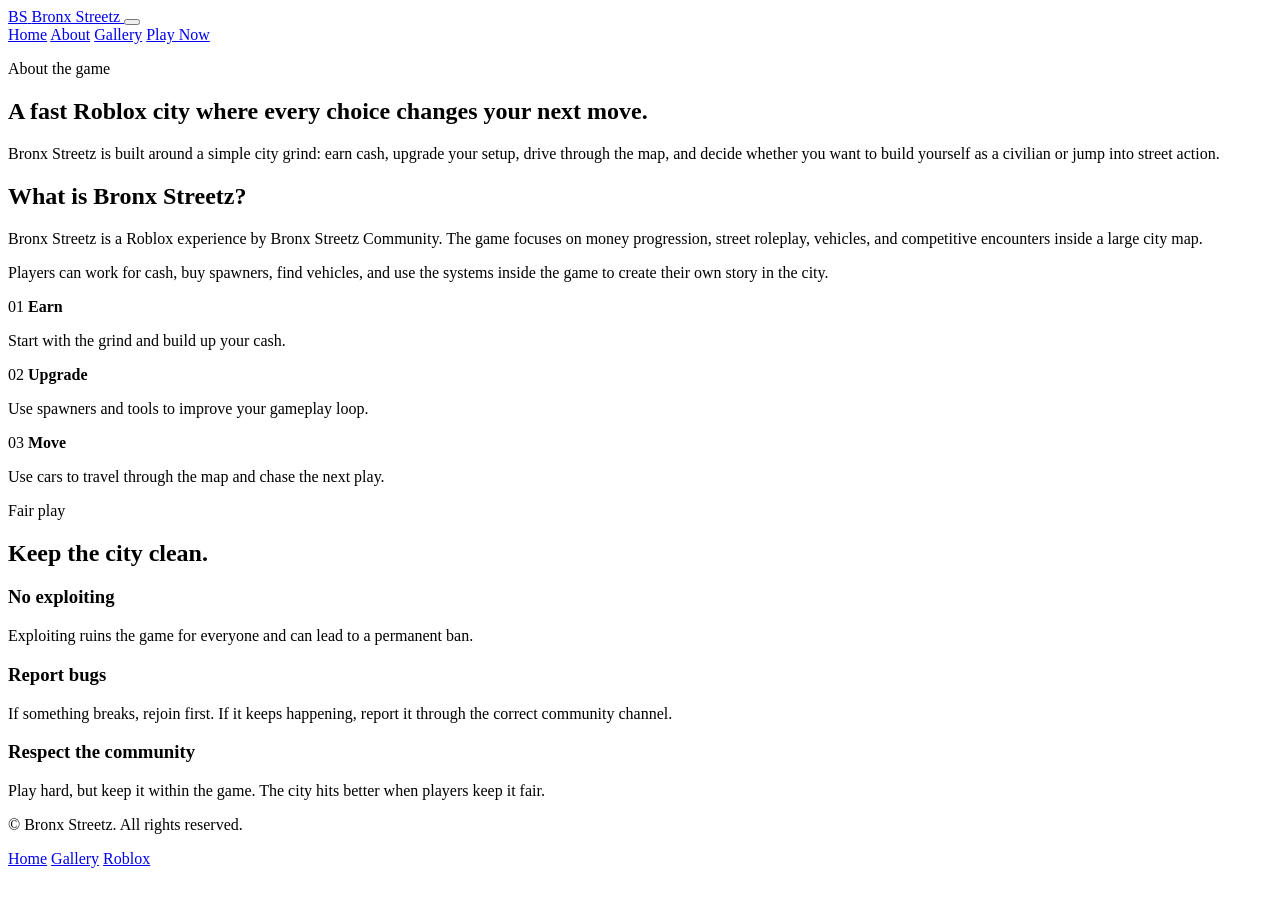
==== about.html @ cb481f64 "Add Bronx Streetz about page" ====
<!DOCTYPE html>
<html lang="en">
<head>
  <meta charset="UTF-8" />
  <meta name="viewport" content="width=device-width, initial-scale=1.0" />
  <meta name="description" content="Learn about Bronx Streetz, the Roblox city experience built around cash, cars, spawners, and street roleplay." />
  <meta name="theme-color" content="#0b0f14" />
  <title>About | Bronx Streetz</title>
  <link rel="preconnect" href="https://fonts.googleapis.com">
  <link rel="preconnect" href="https://fonts.gstatic.com" crossorigin>
  <link href="https://fonts.googleapis.com/css2?family=Anton&family=Inter:wght@400;500;600;700;800;900&display=swap" rel="stylesheet">
  <link rel="stylesheet" href="styles.css" />
</head>
<body>
  <div class="noise" aria-hidden="true"></div>
  <header class="site-header" id="top">
    <a class="brand" href="index.html" aria-label="Bronx Streetz home">
      <span class="brand-mark">BS</span>
      <span class="brand-text">Bronx Streetz</span>
    </a>

    <button class="nav-toggle" aria-label="Open navigation" aria-expanded="false">
      <span></span>
      <span></span>
      <span></span>
    </button>

    <nav class="site-nav" aria-label="Main navigation">
      <a href="index.html">Home</a>
      <a class="active" href="about.html">About</a>
      <a href="gallery.html">Gallery</a>
      <a class="nav-cta" href="https://www.roblox.com/games/16995353837/Bronx-Streetz" target="_blank" rel="noopener">Play Now</a>
    </nav>
  </header>

  <main>
    <section class="page-hero section-pad reveal">
      <p class="eyebrow">About the game</p>
      <h1>A fast Roblox city where every choice changes your next move.</h1>
      <p>Bronx Streetz is built around a simple city grind: earn cash, upgrade your setup, drive through the map, and decide whether you want to build yourself as a civilian or jump into street action.</p>
    </section>

    <section class="section-pad about-layout">
      <article class="glass-panel reveal">
        <h2>What is Bronx Streetz?</h2>
        <p>Bronx Streetz is a Roblox experience by Bronx Streetz Community. The game focuses on money progression, street roleplay, vehicles, and competitive encounters inside a large city map.</p>
        <p>Players can work for cash, buy spawners, find vehicles, and use the systems inside the game to create their own story in the city.</p>
      </article>

      <aside class="info-stack reveal delay-1">
        <div class="mini-card">
          <span>01</span>
          <strong>Earn</strong>
          <p>Start with the grind and build up your cash.</p>
        </div>
        <div class="mini-card">
          <span>02</span>
          <strong>Upgrade</strong>
          <p>Use spawners and tools to improve your gameplay loop.</p>
        </div>
        <div class="mini-card">
          <span>03</span>
          <strong>Move</strong>
          <p>Use cars to travel through the map and chase the next play.</p>
        </div>
      </aside>
    </section>

    <section class="section-pad rules-section reveal">
      <div class="section-heading">
        <p class="eyebrow">Fair play</p>
        <h2>Keep the city clean.</h2>
      </div>
      <div class="rules-grid">
        <article>
          <h3>No exploiting</h3>
          <p>Exploiting ruins the game for everyone and can lead to a permanent ban.</p>
        </article>
        <article>
          <h3>Report bugs</h3>
          <p>If something breaks, rejoin first. If it keeps happening, report it through the correct community channel.</p>
        </article>
        <article>
          <h3>Respect the community</h3>
          <p>Play hard, but keep it within the game. The city hits better when players keep it fair.</p>
        </article>
      </div>
    </section>
  </main>

  <footer class="site-footer">
    <p>© <span id="year"></span> Bronx Streetz. All rights reserved.</p>
    <div>
      <a href="index.html">Home</a>
      <a href="gallery.html">Gallery</a>
      <a href="https://www.roblox.com/games/16995353837/Bronx-Streetz" target="_blank" rel="noopener">Roblox</a>
    </div>
  </footer>

  <script src="script.js"></script>
</body>
</html>
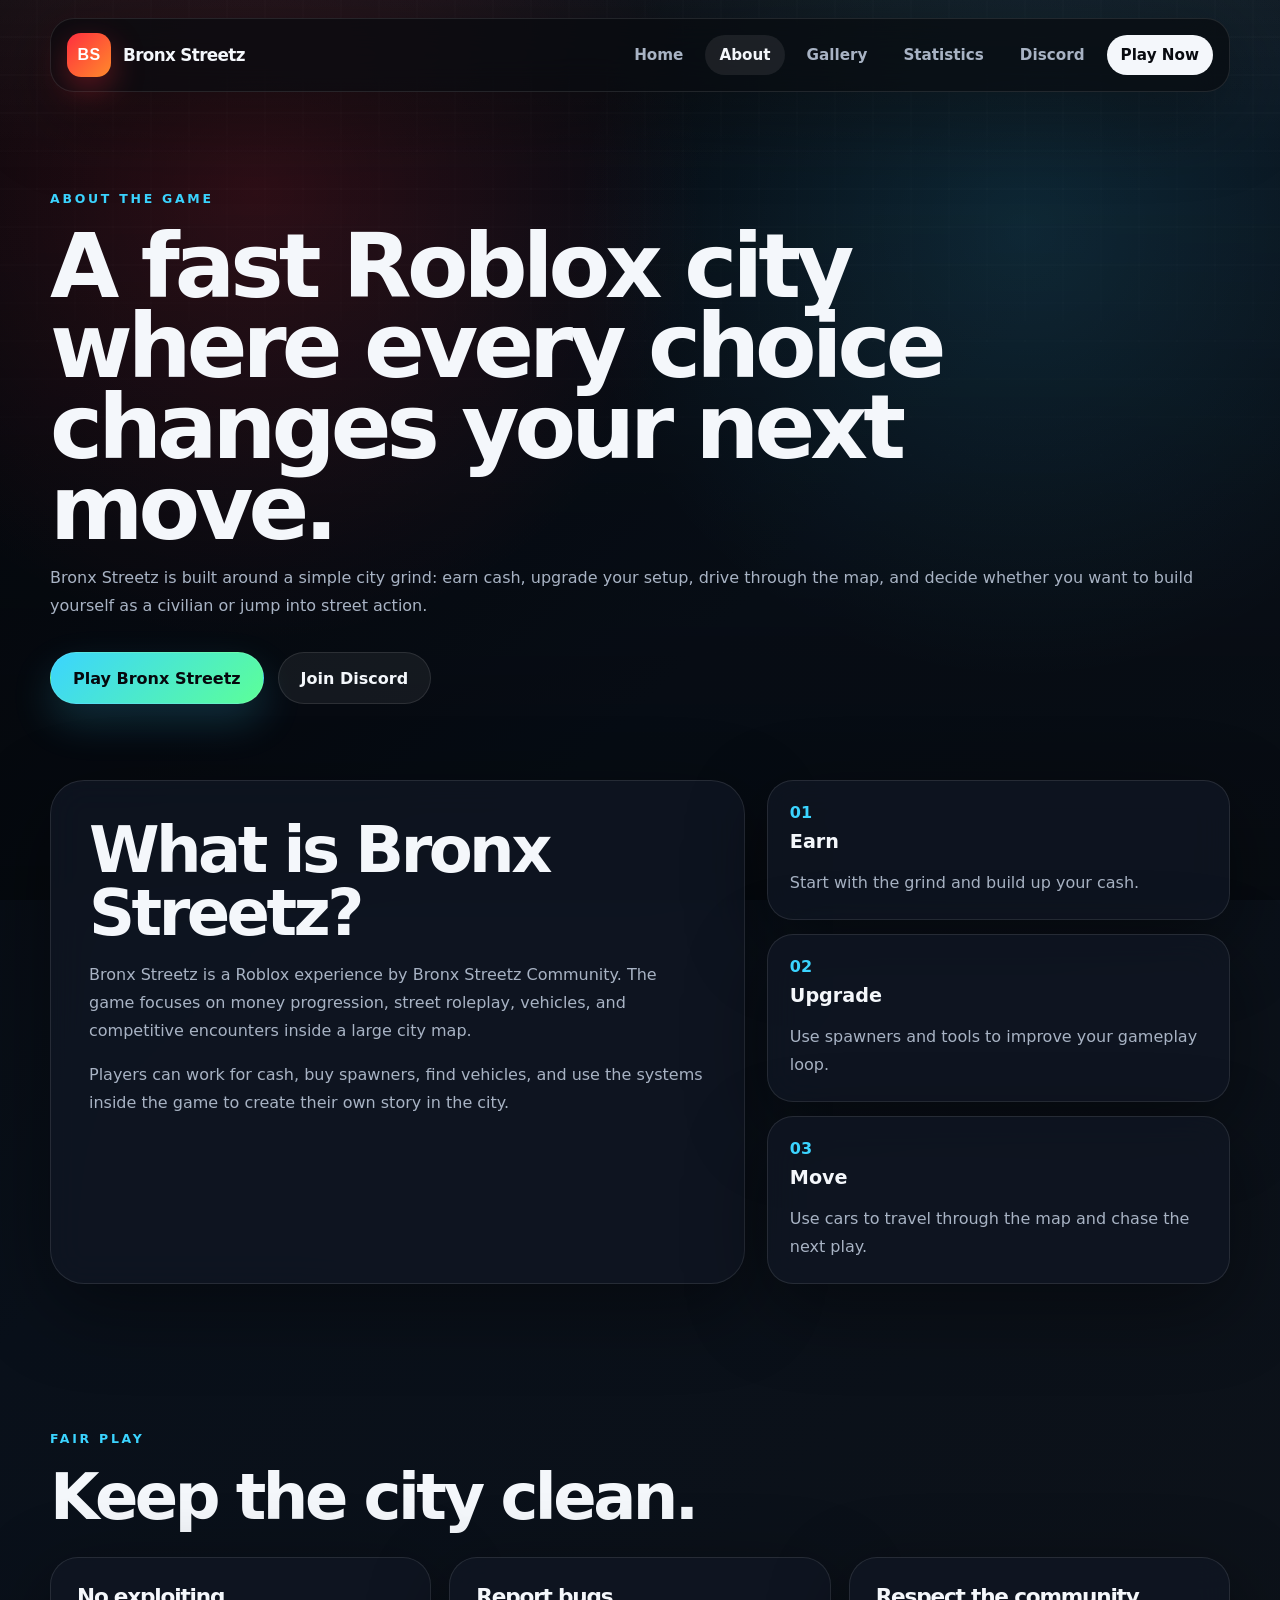
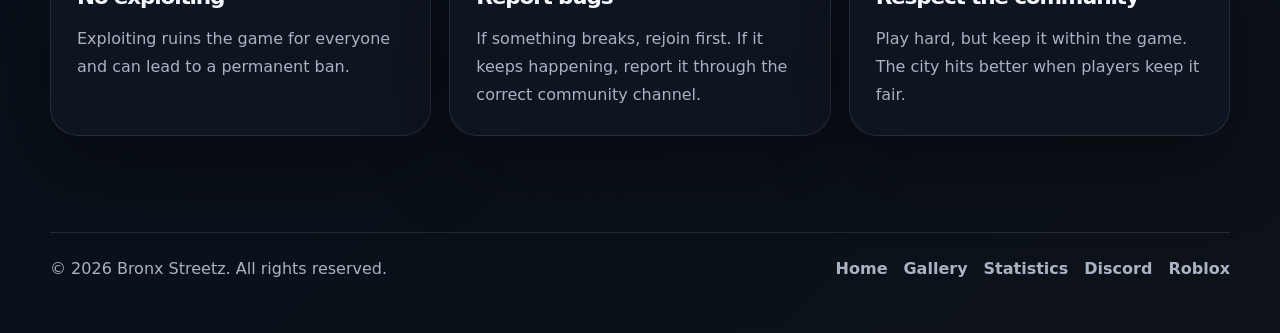
==== commit 90e2babf: "Add Discord and statistics navigation to about page" ====
--- a/about.html
+++ b/about.html
@@ -29,6 +29,8 @@
       <a href="index.html">Home</a>
       <a class="active" href="about.html">About</a>
       <a href="gallery.html">Gallery</a>
+      <a href="stats.html">Statistics</a>
+      <a href="https://discord.gg/XVc4PGBFNk" target="_blank" rel="noopener">Discord</a>
       <a class="nav-cta" href="https://www.roblox.com/games/16995353837/Bronx-Streetz" target="_blank" rel="noopener">Play Now</a>
     </nav>
   </header>
@@ -38,6 +40,10 @@
       <p class="eyebrow">About the game</p>
       <h1>A fast Roblox city where every choice changes your next move.</h1>
       <p>Bronx Streetz is built around a simple city grind: earn cash, upgrade your setup, drive through the map, and decide whether you want to build yourself as a civilian or jump into street action.</p>
+      <div class="hero-actions compact-actions">
+        <a class="button primary" href="https://www.roblox.com/games/16995353837/Bronx-Streetz" target="_blank" rel="noopener">Play Bronx Streetz</a>
+        <a class="button ghost" href="https://discord.gg/XVc4PGBFNk" target="_blank" rel="noopener">Join Discord</a>
+      </div>
     </section>
 
     <section class="section-pad about-layout">
@@ -93,6 +99,8 @@
     <div>
       <a href="index.html">Home</a>
       <a href="gallery.html">Gallery</a>
+      <a href="stats.html">Statistics</a>
+      <a href="https://discord.gg/XVc4PGBFNk" target="_blank" rel="noopener">Discord</a>
       <a href="https://www.roblox.com/games/16995353837/Bronx-Streetz" target="_blank" rel="noopener">Roblox</a>
     </div>
   </footer>
--- a/styles.css
+++ b/styles.css
@@ -0,0 +1,862 @@
+:root {
+  --bg: #070a0f;
+  --bg-soft: #0d141e;
+  --panel: rgba(16, 23, 35, 0.78);
+  --panel-solid: #101724;
+  --text: #f4f7fb;
+  --muted: #a8b3c4;
+  --line: rgba(255, 255, 255, 0.1);
+  --red: #ff2e3f;
+  --orange: #ff8a2b;
+  --blue: #3bd4ff;
+  --green: #5cff98;
+  --shadow: 0 24px 80px rgba(0, 0, 0, 0.42);
+}
+
+* {
+  box-sizing: border-box;
+}
+
+html {
+  scroll-behavior: smooth;
+}
+
+body {
+  margin: 0;
+  min-height: 100vh;
+  color: var(--text);
+  font-family: Inter, system-ui, -apple-system, BlinkMacSystemFont, "Segoe UI", sans-serif;
+  background:
+    radial-gradient(circle at 20% 10%, rgba(255, 46, 63, 0.16), transparent 28rem),
+    radial-gradient(circle at 80% 12%, rgba(59, 212, 255, 0.13), transparent 28rem),
+    linear-gradient(135deg, #05070b 0%, #09101a 42%, #0d1219 100%);
+  overflow-x: hidden;
+}
+
+body::before {
+  content: "";
+  position: fixed;
+  inset: 0;
+  pointer-events: none;
+  background: linear-gradient(180deg, rgba(255,255,255,0.04), transparent 18%, rgba(0,0,0,0.3));
+  z-index: -2;
+}
+
+body.nav-open {
+  overflow: hidden;
+}
+
+a {
+  color: inherit;
+  text-decoration: none;
+}
+
+p {
+  color: var(--muted);
+  line-height: 1.75;
+}
+
+.noise {
+  position: fixed;
+  inset: 0;
+  z-index: -1;
+  pointer-events: none;
+  opacity: 0.16;
+  background-image:
+    linear-gradient(transparent 0 95%, rgba(255,255,255,0.12) 95% 100%),
+    linear-gradient(90deg, transparent 0 95%, rgba(255,255,255,0.09) 95% 100%);
+  background-size: 38px 38px;
+  mask-image: linear-gradient(to bottom, black, transparent 78%);
+}
+
+.section-pad {
+  width: min(1180px, calc(100% - 36px));
+  margin: 0 auto;
+  padding: 96px 0;
+}
+
+.site-header {
+  position: sticky;
+  top: 0;
+  z-index: 50;
+  display: flex;
+  align-items: center;
+  justify-content: space-between;
+  width: min(1180px, calc(100% - 36px));
+  margin: 18px auto 0;
+  padding: 14px 16px;
+  border: 1px solid var(--line);
+  border-radius: 24px;
+  background: rgba(7, 10, 15, 0.72);
+  backdrop-filter: blur(18px);
+  box-shadow: var(--shadow);
+}
+
+.brand {
+  display: inline-flex;
+  align-items: center;
+  gap: 12px;
+  font-weight: 900;
+  letter-spacing: -0.04em;
+}
+
+.brand-mark {
+  display: grid;
+  place-items: center;
+  width: 44px;
+  height: 44px;
+  border-radius: 14px;
+  background: linear-gradient(135deg, var(--red), var(--orange));
+  color: #fff;
+  box-shadow: 0 12px 32px rgba(255, 46, 63, 0.34);
+  font-family: Anton, Impact, sans-serif;
+  letter-spacing: 0.02em;
+}
+
+.brand-text {
+  font-size: 1.05rem;
+}
+
+.site-nav {
+  display: flex;
+  align-items: center;
+  gap: 8px;
+}
+
+.site-nav a {
+  padding: 11px 14px;
+  border-radius: 999px;
+  color: var(--muted);
+  font-size: 0.95rem;
+  font-weight: 700;
+  transition: 180ms ease;
+}
+
+.site-nav a:hover,
+.site-nav a.active {
+  color: var(--text);
+  background: rgba(255, 255, 255, 0.08);
+}
+
+.site-nav .nav-cta {
+  color: #090b10;
+  background: var(--text);
+}
+
+.site-nav .nav-cta:hover {
+  color: #070a0f;
+  background: linear-gradient(135deg, var(--blue), var(--green));
+}
+
+.nav-toggle {
+  display: none;
+  width: 46px;
+  height: 46px;
+  border: 1px solid var(--line);
+  border-radius: 14px;
+  background: rgba(255, 255, 255, 0.06);
+  cursor: pointer;
+}
+
+.nav-toggle span {
+  display: block;
+  width: 20px;
+  height: 2px;
+  margin: 5px auto;
+  background: var(--text);
+  border-radius: 2px;
+}
+
+.hero {
+  position: relative;
+  display: grid;
+  grid-template-columns: minmax(0, 1.1fr) minmax(320px, 0.9fr);
+  align-items: center;
+  min-height: calc(100vh - 86px);
+  gap: 58px;
+}
+
+.hero-bg {
+  position: absolute;
+  inset: 0;
+  pointer-events: none;
+  overflow: hidden;
+}
+
+.grid-line {
+  position: absolute;
+  width: 140%;
+  height: 1px;
+  left: -20%;
+  background: linear-gradient(90deg, transparent, rgba(255,255,255,0.22), transparent);
+  transform: rotate(-12deg);
+}
+
+.line-one { top: 28%; }
+.line-two { bottom: 18%; transform: rotate(9deg); }
+
+.city-glow {
+  position: absolute;
+  right: 8%;
+  bottom: 8%;
+  width: 340px;
+  height: 340px;
+  border-radius: 50%;
+  background: rgba(255, 46, 63, 0.18);
+  filter: blur(70px);
+}
+
+.eyebrow {
+  margin: 0 0 16px;
+  color: var(--blue);
+  font-size: 0.78rem;
+  font-weight: 900;
+  letter-spacing: 0.22em;
+  text-transform: uppercase;
+}
+
+h1,
+h2,
+h3 {
+  margin: 0;
+  color: var(--text);
+  letter-spacing: -0.055em;
+}
+
+h1 {
+  max-width: 850px;
+  font-size: clamp(3.3rem, 9vw, 7.9rem);
+  line-height: 0.9;
+}
+
+h1 span {
+  display: inline-block;
+  font-family: Anton, Impact, sans-serif;
+  letter-spacing: 0.005em;
+  color: transparent;
+  background: linear-gradient(135deg, #fff 0%, var(--orange) 46%, var(--red) 100%);
+  background-clip: text;
+  -webkit-background-clip: text;
+}
+
+h2 {
+  font-size: clamp(2.1rem, 5vw, 4.2rem);
+  line-height: 0.98;
+}
+
+h3 {
+  font-size: 1.35rem;
+}
+
+.hero-lead {
+  max-width: 690px;
+  margin: 28px 0 0;
+  font-size: clamp(1rem, 2vw, 1.18rem);
+}
+
+.hero-actions {
+  display: flex;
+  flex-wrap: wrap;
+  gap: 14px;
+  margin-top: 32px;
+}
+
+.button {
+  display: inline-flex;
+  align-items: center;
+  justify-content: center;
+  min-height: 52px;
+  padding: 0 22px;
+  border-radius: 999px;
+  border: 1px solid var(--line);
+  font-weight: 900;
+  transition: transform 180ms ease, box-shadow 180ms ease, background 180ms ease;
+}
+
+.button:hover {
+  transform: translateY(-2px);
+}
+
+.button.primary {
+  color: #06080d;
+  background: linear-gradient(135deg, var(--blue), var(--green));
+  box-shadow: 0 18px 40px rgba(59, 212, 255, 0.18);
+}
+
+.button.ghost {
+  background: rgba(255,255,255,0.06);
+  color: var(--text);
+}
+
+.hero-card,
+.glass-panel,
+.callout,
+.feature-card,
+.gallery-card,
+.mini-card,
+.rules-grid article {
+  border: 1px solid var(--line);
+  background: var(--panel);
+  backdrop-filter: blur(18px);
+  box-shadow: var(--shadow);
+}
+
+.hero-card {
+  position: relative;
+  padding: 22px;
+  border-radius: 34px;
+}
+
+.status-pill {
+  display: inline-flex;
+  align-items: center;
+  gap: 9px;
+  margin-bottom: 18px;
+  padding: 10px 13px;
+  border-radius: 999px;
+  background: rgba(92, 255, 152, 0.1);
+  color: var(--green);
+  font-weight: 900;
+}
+
+.status-pill span {
+  width: 10px;
+  height: 10px;
+  border-radius: 50%;
+  background: var(--green);
+  box-shadow: 0 0 24px var(--green);
+}
+
+.poster-card {
+  position: relative;
+  min-height: 360px;
+  padding: 24px;
+  border-radius: 26px;
+  overflow: hidden;
+  background:
+    linear-gradient(rgba(255,255,255,0.1), rgba(255,255,255,0)),
+    radial-gradient(circle at 22% 28%, rgba(255, 46, 63, 0.62), transparent 16rem),
+    radial-gradient(circle at 76% 68%, rgba(59, 212, 255, 0.5), transparent 14rem),
+    linear-gradient(135deg, #121720, #07090d);
+}
+
+.poster-card::before,
+.poster-card::after {
+  content: "";
+  position: absolute;
+  background: rgba(255,255,255,0.12);
+  border-radius: 18px 18px 0 0;
+  bottom: 0;
+}
+
+.poster-card::before {
+  left: 20px;
+  width: 118px;
+  height: 210px;
+  box-shadow: 148px -48px 0 rgba(255,255,255,0.08), 272px 22px 0 rgba(255,255,255,0.06);
+}
+
+.poster-card::after {
+  left: 74px;
+  width: 11px;
+  height: 12px;
+  box-shadow:
+    24px 0 0 rgba(255, 138, 43, 0.8),
+    48px 0 0 rgba(59, 212, 255, 0.65),
+    0 28px 0 rgba(255,255,255,0.45),
+    24px 28px 0 rgba(255,255,255,0.24),
+    48px 28px 0 rgba(255, 46, 63, 0.54),
+    0 56px 0 rgba(255,255,255,0.26),
+    24px 56px 0 rgba(255,255,255,0.5),
+    48px 56px 0 rgba(92,255,152,0.55);
+}
+
+.poster-top {
+  position: relative;
+  z-index: 2;
+  color: var(--blue);
+  font-weight: 900;
+  text-transform: uppercase;
+  letter-spacing: 0.18em;
+  font-size: 0.78rem;
+}
+
+.poster-title {
+  position: relative;
+  z-index: 2;
+  max-width: 320px;
+  margin-top: 16px;
+  font-family: Anton, Impact, sans-serif;
+  font-size: clamp(2.8rem, 6vw, 4.6rem);
+  line-height: 0.92;
+  letter-spacing: 0.01em;
+}
+
+.poster-bars {
+  position: absolute;
+  z-index: 3;
+  right: 20px;
+  bottom: 20px;
+  display: flex;
+  gap: 7px;
+  align-items: end;
+}
+
+.poster-bars span {
+  display: block;
+  width: 10px;
+  border-radius: 999px;
+  background: var(--text);
+}
+
+.poster-bars span:nth-child(1) { height: 24px; opacity: 0.35; }
+.poster-bars span:nth-child(2) { height: 46px; opacity: 0.52; }
+.poster-bars span:nth-child(3) { height: 70px; opacity: 0.85; }
+.poster-bars span:nth-child(4) { height: 38px; opacity: 0.45; }
+
+.stats-grid {
+  display: grid;
+  grid-template-columns: repeat(3, 1fr);
+  gap: 12px;
+  margin-top: 14px;
+}
+
+.stats-grid article {
+  padding: 14px;
+  border: 1px solid var(--line);
+  border-radius: 18px;
+  background: rgba(255,255,255,0.05);
+}
+
+.stats-grid strong,
+.stats-grid span {
+  display: block;
+}
+
+.stats-grid strong {
+  font-size: 1rem;
+}
+
+.stats-grid span {
+  margin-top: 3px;
+  color: var(--muted);
+  font-size: 0.82rem;
+}
+
+.split-section {
+  display: grid;
+  gap: 34px;
+}
+
+.section-heading {
+  max-width: 760px;
+}
+
+.feature-grid,
+.rules-grid {
+  display: grid;
+  grid-template-columns: repeat(3, 1fr);
+  gap: 18px;
+}
+
+.feature-card {
+  min-height: 250px;
+  padding: 28px;
+  border-radius: 30px;
+}
+
+.feature-icon {
+  display: grid;
+  place-items: center;
+  width: 54px;
+  height: 54px;
+  margin-bottom: 36px;
+  border-radius: 18px;
+  color: #080b10;
+  background: linear-gradient(135deg, var(--orange), var(--red));
+  font-weight: 1000;
+  font-size: 1.35rem;
+}
+
+.feature-card p {
+  margin-bottom: 0;
+}
+
+.callout {
+  display: flex;
+  align-items: center;
+  justify-content: space-between;
+  gap: 26px;
+  margin-bottom: 60px;
+  padding: 40px;
+  border-radius: 34px;
+}
+
+.callout p:last-child {
+  max-width: 760px;
+  margin-bottom: 0;
+}
+
+.page-hero {
+  padding-bottom: 38px;
+}
+
+.page-hero h1 {
+  max-width: 970px;
+  font-size: clamp(3rem, 7vw, 6.4rem);
+}
+
+.page-hero p:last-child {
+  max-width: 780px;
+  margin-top: 24px;
+  font-size: 1.12rem;
+}
+
+.about-layout {
+  display: grid;
+  grid-template-columns: 1.2fr 0.8fr;
+  gap: 22px;
+  padding-top: 38px;
+}
+
+.glass-panel {
+  padding: 38px;
+  border-radius: 34px;
+}
+
+.glass-panel p:last-child {
+  margin-bottom: 0;
+}
+
+.info-stack {
+  display: grid;
+  gap: 14px;
+}
+
+.mini-card {
+  padding: 22px;
+  border-radius: 26px;
+}
+
+.mini-card span {
+  color: var(--blue);
+  font-weight: 900;
+}
+
+.mini-card strong {
+  display: block;
+  margin-top: 8px;
+  font-size: 1.2rem;
+}
+
+.mini-card p {
+  margin-bottom: 0;
+}
+
+.rules-section {
+  padding-top: 48px;
+}
+
+.rules-grid {
+  margin-top: 28px;
+}
+
+.rules-grid article {
+  padding: 26px;
+  border-radius: 28px;
+}
+
+.rules-grid p {
+  margin-bottom: 0;
+}
+
+.gallery-grid {
+  display: grid;
+  grid-template-columns: repeat(3, 1fr);
+  grid-auto-rows: 320px;
+  gap: 18px;
+  padding-top: 38px;
+}
+
+.gallery-card {
+  position: relative;
+  overflow: hidden;
+  border-radius: 30px;
+}
+
+.gallery-card.tall {
+  grid-row: span 2;
+}
+
+.gallery-card.wide {
+  grid-column: span 2;
+}
+
+.gallery-art {
+  position: absolute;
+  inset: 0;
+  transition: transform 500ms ease;
+}
+
+.gallery-card:hover .gallery-art {
+  transform: scale(1.05);
+}
+
+.gallery-art::before,
+.gallery-art::after {
+  content: "";
+  position: absolute;
+  inset: 0;
+}
+
+.gallery-art::after {
+  background: linear-gradient(180deg, transparent 0%, rgba(0,0,0,0.2) 38%, rgba(0,0,0,0.82) 100%);
+}
+
+.art-city {
+  background:
+    repeating-linear-gradient(90deg, transparent 0 40px, rgba(255,255,255,0.08) 40px 42px),
+    radial-gradient(circle at 30% 25%, rgba(255,46,63,0.55), transparent 16rem),
+    linear-gradient(135deg, #151a24, #06090e);
+}
+
+.art-car {
+  background:
+    radial-gradient(circle at 50% 70%, rgba(59,212,255,0.46), transparent 10rem),
+    linear-gradient(150deg, #0c1017, #1d2735);
+}
+
+.art-car::before {
+  top: auto;
+  left: 18%;
+  right: 18%;
+  bottom: 35%;
+  height: 50px;
+  border-radius: 80px 80px 18px 18px;
+  background: linear-gradient(135deg, var(--red), var(--orange));
+  box-shadow: 32px 46px 0 -15px #05070b, 230px 46px 0 -15px #05070b;
+}
+
+.art-cash {
+  background:
+    radial-gradient(circle at 70% 25%, rgba(92,255,152,0.48), transparent 12rem),
+    linear-gradient(135deg, #07110b, #111923);
+}
+
+.art-cash::before {
+  inset: 25% 18%;
+  border: 2px solid rgba(92,255,152,0.75);
+  border-radius: 22px;
+  transform: rotate(-9deg);
+  box-shadow: 22px 22px 0 rgba(92,255,152,0.18), -18px 34px 0 rgba(255,255,255,0.08);
+}
+
+.art-map {
+  background:
+    linear-gradient(90deg, rgba(255,255,255,0.12) 1px, transparent 1px),
+    linear-gradient(rgba(255,255,255,0.12) 1px, transparent 1px),
+    radial-gradient(circle at 74% 34%, rgba(255,46,63,0.44), transparent 14rem),
+    linear-gradient(135deg, #07101a, #111827);
+  background-size: 54px 54px, 54px 54px, auto, auto;
+}
+
+.art-spawner {
+  background:
+    radial-gradient(circle at 50% 50%, rgba(255,138,43,0.55), transparent 12rem),
+    linear-gradient(135deg, #1c120b, #090b10);
+}
+
+.art-spawner::before {
+  inset: 28%;
+  border-radius: 28px;
+  background: linear-gradient(135deg, rgba(255,255,255,0.24), rgba(255,255,255,0.06));
+  transform: rotate(45deg);
+}
+
+.art-community {
+  background:
+    radial-gradient(circle at 30% 35%, rgba(255,46,63,0.4), transparent 9rem),
+    radial-gradient(circle at 72% 40%, rgba(59,212,255,0.34), transparent 9rem),
+    linear-gradient(135deg, #0e1118, #151b26);
+}
+
+.art-community::before {
+  inset: 25% 18%;
+  border-radius: 999px;
+  border: 2px solid rgba(255,255,255,0.2);
+  box-shadow: 100px 0 0 -18px rgba(255,255,255,0.14), 200px 0 0 -16px rgba(255,255,255,0.18);
+}
+
+.gallery-caption {
+  position: absolute;
+  left: 0;
+  right: 0;
+  bottom: 0;
+  z-index: 3;
+  padding: 24px;
+}
+
+.gallery-caption span {
+  color: var(--blue);
+  font-weight: 900;
+  font-size: 0.76rem;
+  letter-spacing: 0.16em;
+  text-transform: uppercase;
+}
+
+.gallery-caption h2 {
+  margin-top: 6px;
+  font-size: 2rem;
+}
+
+.gallery-caption p {
+  margin-bottom: 0;
+}
+
+.site-footer {
+  display: flex;
+  align-items: center;
+  justify-content: space-between;
+  width: min(1180px, calc(100% - 36px));
+  margin: 0 auto 28px;
+  padding: 22px 0;
+  border-top: 1px solid var(--line);
+}
+
+.site-footer p {
+  margin: 0;
+}
+
+.site-footer div {
+  display: flex;
+  gap: 16px;
+  flex-wrap: wrap;
+}
+
+.site-footer a {
+  color: var(--muted);
+  font-weight: 700;
+}
+
+.site-footer a:hover {
+  color: var(--text);
+}
+
+.reveal {
+  opacity: 0;
+  transform: translateY(20px);
+  transition: opacity 700ms ease, transform 700ms ease;
+}
+
+.reveal.is-visible {
+  opacity: 1;
+  transform: translateY(0);
+}
+
+.delay-1 { transition-delay: 90ms; }
+.delay-2 { transition-delay: 180ms; }
+
+@media (max-width: 900px) {
+  .site-header {
+    margin-top: 10px;
+  }
+
+  .nav-toggle {
+    display: block;
+  }
+
+  .site-nav {
+    position: fixed;
+    left: 18px;
+    right: 18px;
+    top: 88px;
+    display: none;
+    flex-direction: column;
+    align-items: stretch;
+    padding: 16px;
+    border: 1px solid var(--line);
+    border-radius: 24px;
+    background: rgba(7, 10, 15, 0.96);
+    box-shadow: var(--shadow);
+  }
+
+  body.nav-open .site-nav {
+    display: flex;
+  }
+
+  .site-nav a {
+    padding: 14px 16px;
+  }
+
+  .hero,
+  .about-layout {
+    grid-template-columns: 1fr;
+  }
+
+  .hero {
+    min-height: auto;
+    padding-top: 82px;
+  }
+
+  .feature-grid,
+  .rules-grid,
+  .gallery-grid {
+    grid-template-columns: 1fr;
+  }
+
+  .gallery-grid {
+    grid-auto-rows: 310px;
+  }
+
+  .gallery-card.tall,
+  .gallery-card.wide {
+    grid-row: span 1;
+    grid-column: span 1;
+  }
+
+  .callout,
+  .site-footer {
+    flex-direction: column;
+    align-items: flex-start;
+  }
+}
+
+@media (max-width: 560px) {
+  .section-pad,
+  .site-header,
+  .site-footer {
+    width: min(100% - 24px, 1180px);
+  }
+
+  .section-pad {
+    padding: 70px 0;
+  }
+
+  .brand-text {
+    display: none;
+  }
+
+  .hero-card,
+  .glass-panel,
+  .callout,
+  .feature-card,
+  .rules-grid article {
+    border-radius: 24px;
+  }
+
+  .poster-card {
+    min-height: 300px;
+  }
+
+  .stats-grid {
+    grid-template-columns: 1fr;
+  }
+
+  .callout {
+    padding: 28px;
+  }
+
+  .button {
+    width: 100%;
+  }
+}
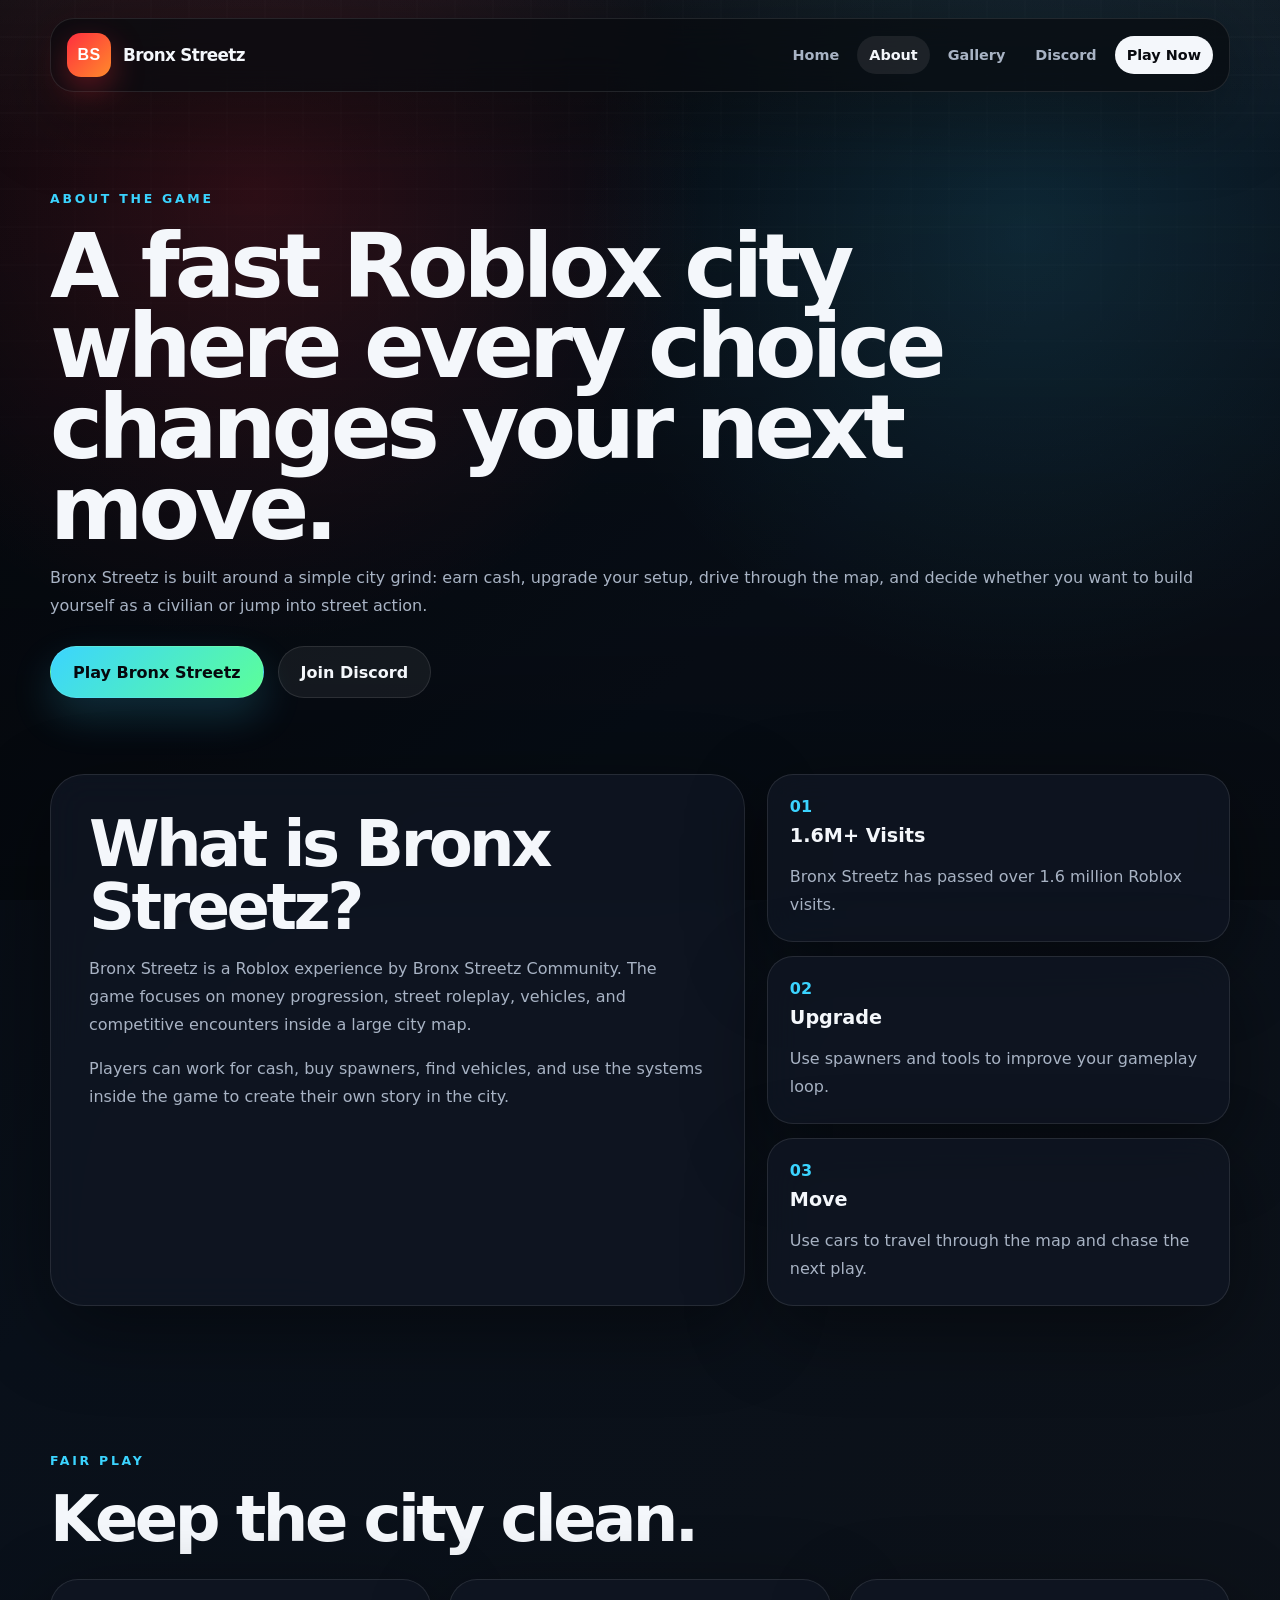
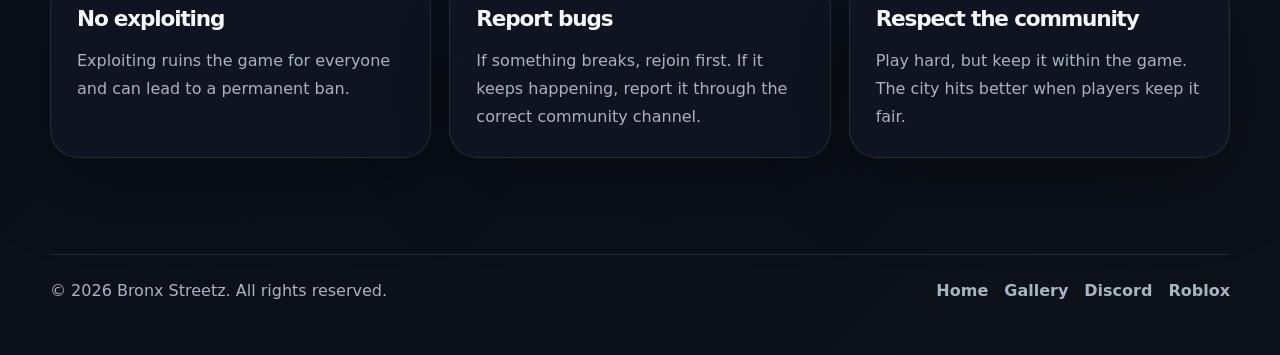
==== commit f194c6c9: "Remove statistics navigation from about page" ====
--- a/about.html
+++ b/about.html
@@ -29,7 +29,6 @@
       <a href="index.html">Home</a>
       <a class="active" href="about.html">About</a>
       <a href="gallery.html">Gallery</a>
-      <a href="stats.html">Statistics</a>
       <a href="https://discord.gg/XVc4PGBFNk" target="_blank" rel="noopener">Discord</a>
       <a class="nav-cta" href="https://www.roblox.com/games/16995353837/Bronx-Streetz" target="_blank" rel="noopener">Play Now</a>
     </nav>
@@ -56,8 +55,8 @@
       <aside class="info-stack reveal delay-1">
         <div class="mini-card">
           <span>01</span>
-          <strong>Earn</strong>
-          <p>Start with the grind and build up your cash.</p>
+          <strong>1.6M+ Visits</strong>
+          <p>Bronx Streetz has passed over 1.6 million Roblox visits.</p>
         </div>
         <div class="mini-card">
           <span>02</span>
@@ -99,7 +98,6 @@
     <div>
       <a href="index.html">Home</a>
       <a href="gallery.html">Gallery</a>
-      <a href="stats.html">Statistics</a>
       <a href="https://discord.gg/XVc4PGBFNk" target="_blank" rel="noopener">Discord</a>
       <a href="https://www.roblox.com/games/16995353837/Bronx-Streetz" target="_blank" rel="noopener">Roblox</a>
     </div>
--- a/styles.css
+++ b/styles.css
@@ -54,6 +54,16 @@
 p {
   color: var(--muted);
   line-height: 1.75;
+}
+
+code {
+  display: inline-block;
+  padding: 0.18rem 0.45rem;
+  border: 1px solid var(--line);
+  border-radius: 999px;
+  background: rgba(255,255,255,0.07);
+  color: var(--green);
+  font-size: 0.86em;
 }
 
 .noise {
@@ -115,21 +125,23 @@
 
 .brand-text {
   font-size: 1.05rem;
+  white-space: nowrap;
 }
 
 .site-nav {
   display: flex;
   align-items: center;
-  gap: 8px;
+  gap: 6px;
 }
 
 .site-nav a {
-  padding: 11px 14px;
+  padding: 11px 12px;
   border-radius: 999px;
   color: var(--muted);
-  font-size: 0.95rem;
+  font-size: 0.9rem;
   font-weight: 700;
   transition: 180ms ease;
+  white-space: nowrap;
 }
 
 .site-nav a:hover,
@@ -254,11 +266,20 @@
   font-size: clamp(1rem, 2vw, 1.18rem);
 }
 
-.hero-actions {
+.hero-actions,
+.callout-actions {
   display: flex;
   flex-wrap: wrap;
   gap: 14px;
   margin-top: 32px;
+}
+
+.compact-actions {
+  margin-top: 26px;
+}
+
+.callout-actions {
+  margin-top: 0;
 }
 
 .button {
@@ -270,6 +291,7 @@
   border-radius: 999px;
   border: 1px solid var(--line);
   font-weight: 900;
+  cursor: pointer;
   transition: transform 180ms ease, box-shadow 180ms ease, background 180ms ease;
 }
 
@@ -286,6 +308,11 @@
 .button.ghost {
   background: rgba(255,255,255,0.06);
   color: var(--text);
+}
+
+.small-button {
+  min-height: 42px;
+  padding: 0 16px;
 }
 
 .hero-card,
@@ -294,7 +321,9 @@
 .feature-card,
 .gallery-card,
 .mini-card,
-.rules-grid article {
+.rules-grid article,
+.live-stat-card,
+.stats-shell {
   border: 1px solid var(--line);
   background: var(--panel);
   backdrop-filter: blur(18px);
@@ -307,16 +336,20 @@
   border-radius: 34px;
 }
 
-.status-pill {
+.status-pill,
+.fetch-status {
   display: inline-flex;
   align-items: center;
   gap: 9px;
-  margin-bottom: 18px;
   padding: 10px 13px;
   border-radius: 999px;
   background: rgba(92, 255, 152, 0.1);
   color: var(--green);
   font-weight: 900;
+}
+
+.status-pill {
+  margin-bottom: 18px;
 }
 
 .status-pill span {
@@ -325,6 +358,11 @@
   border-radius: 50%;
   background: var(--green);
   box-shadow: 0 0 24px var(--green);
+}
+
+.fetch-status.is-error {
+  color: #ffd1d6;
+  background: rgba(255, 46, 63, 0.14);
 }
 
 .poster-card {
@@ -433,10 +471,6 @@
   display: block;
 }
 
-.stats-grid strong {
-  font-size: 1rem;
-}
-
 .stats-grid span {
   margin-top: 3px;
   color: var(--muted);
@@ -478,7 +512,10 @@
   font-size: 1.35rem;
 }
 
-.feature-card p {
+.feature-card p,
+.rules-grid p,
+.mini-card p,
+.gallery-caption p {
   margin-bottom: 0;
 }
 
@@ -549,10 +586,6 @@
   font-size: 1.2rem;
 }
 
-.mini-card p {
-  margin-bottom: 0;
-}
-
 .rules-section {
   padding-top: 48px;
 }
@@ -566,8 +599,13 @@
   border-radius: 28px;
 }
 
-.rules-grid p {
-  margin-bottom: 0;
+.gallery-help {
+  padding-top: 30px;
+  padding-bottom: 0;
+}
+
+.upload-panel h2 {
+  margin-bottom: 14px;
 }
 
 .gallery-grid {
@@ -582,6 +620,7 @@
   position: relative;
   overflow: hidden;
   border-radius: 30px;
+  min-height: 300px;
 }
 
 .gallery-card.tall {
@@ -592,24 +631,37 @@
   grid-column: span 2;
 }
 
-.gallery-art {
+.gallery-fallback,
+.gallery-img {
   position: absolute;
   inset: 0;
-  transition: transform 500ms ease;
-}
-
-.gallery-card:hover .gallery-art {
+  width: 100%;
+  height: 100%;
+  transition: transform 500ms ease, opacity 250ms ease;
+}
+
+.gallery-img {
+  z-index: 2;
+  object-fit: cover;
+}
+
+.gallery-img.is-missing {
+  display: none;
+}
+
+.gallery-card:hover .gallery-fallback,
+.gallery-card:hover .gallery-img {
   transform: scale(1.05);
 }
 
-.gallery-art::before,
-.gallery-art::after {
+.gallery-fallback::before,
+.gallery-fallback::after {
   content: "";
   position: absolute;
   inset: 0;
 }
 
-.gallery-art::after {
+.gallery-fallback::after {
   background: linear-gradient(180deg, transparent 0%, rgba(0,0,0,0.2) 38%, rgba(0,0,0,0.82) 100%);
 }
 
@@ -687,6 +739,15 @@
   box-shadow: 100px 0 0 -18px rgba(255,255,255,0.14), 200px 0 0 -16px rgba(255,255,255,0.18);
 }
 
+.gallery-card::after {
+  content: "";
+  position: absolute;
+  inset: 0;
+  z-index: 2;
+  pointer-events: none;
+  background: linear-gradient(180deg, transparent 0%, rgba(0,0,0,0.2) 38%, rgba(0,0,0,0.86) 100%);
+}
+
 .gallery-caption {
   position: absolute;
   left: 0;
@@ -696,7 +757,8 @@
   padding: 24px;
 }
 
-.gallery-caption span {
+.gallery-caption span,
+.live-stat-card span {
   color: var(--blue);
   font-weight: 900;
   font-size: 0.76rem;
@@ -709,8 +771,84 @@
   font-size: 2rem;
 }
 
-.gallery-caption p {
+.stats-shell {
+  padding: 34px;
+  border-radius: 34px;
+}
+
+.stats-topbar {
+  display: flex;
+  align-items: end;
+  justify-content: space-between;
+  gap: 20px;
+  margin-bottom: 24px;
+}
+
+.stats-actions {
+  display: flex;
+  flex-wrap: wrap;
+  justify-content: flex-end;
+  gap: 12px;
+}
+
+.live-stats-grid {
+  display: grid;
+  grid-template-columns: repeat(3, 1fr);
+  gap: 18px;
+}
+
+.live-stat-card {
+  position: relative;
+  overflow: hidden;
+  min-height: 210px;
+  padding: 26px;
+  border-radius: 28px;
+}
+
+.live-stat-card::before {
+  content: "";
+  position: absolute;
+  inset: auto -20% -45% 30%;
+  height: 140px;
+  background: rgba(59,212,255,0.12);
+  filter: blur(34px);
+}
+
+.live-stat-card.hot::before {
+  background: rgba(255,46,63,0.18);
+}
+
+.live-stat-card.glow::before {
+  background: rgba(92,255,152,0.16);
+}
+
+.live-stat-card strong {
+  position: relative;
+  display: block;
+  margin: 18px 0 10px;
+  font-family: Anton, Impact, sans-serif;
+  font-size: clamp(2.6rem, 6vw, 5rem);
+  line-height: 0.9;
+  letter-spacing: 0.01em;
+}
+
+.live-stat-card p {
+  position: relative;
   margin-bottom: 0;
+}
+
+.stat-note {
+  display: grid;
+  gap: 4px;
+  margin-top: 22px;
+  padding: 18px;
+  border: 1px solid var(--line);
+  border-radius: 22px;
+  background: rgba(255,255,255,0.05);
+}
+
+.stat-note p {
+  margin: 0;
 }
 
 .site-footer {
@@ -756,9 +894,23 @@
 .delay-1 { transition-delay: 90ms; }
 .delay-2 { transition-delay: 180ms; }
 
+@media (max-width: 1040px) {
+  .brand-text {
+    display: none;
+  }
+
+  .site-nav a {
+    padding-inline: 10px;
+  }
+}
+
 @media (max-width: 900px) {
   .site-header {
     margin-top: 10px;
+  }
+
+  .brand-text {
+    display: inline;
   }
 
   .nav-toggle {
@@ -800,7 +952,8 @@
 
   .feature-grid,
   .rules-grid,
-  .gallery-grid {
+  .gallery-grid,
+  .live-stats-grid {
     grid-template-columns: 1fr;
   }
 
@@ -815,9 +968,14 @@
   }
 
   .callout,
-  .site-footer {
+  .site-footer,
+  .stats-topbar {
     flex-direction: column;
     align-items: flex-start;
+  }
+
+  .stats-actions {
+    justify-content: flex-start;
   }
 }
 
@@ -840,7 +998,9 @@
   .glass-panel,
   .callout,
   .feature-card,
-  .rules-grid article {
+  .rules-grid article,
+  .stats-shell,
+  .live-stat-card {
     border-radius: 24px;
   }
 
@@ -852,11 +1012,20 @@
     grid-template-columns: 1fr;
   }
 
-  .callout {
+  .callout,
+  .stats-shell,
+  .glass-panel {
     padding: 28px;
   }
 
-  .button {
+  .button,
+  .stats-actions,
+  .stats-actions .button,
+  .fetch-status {
     width: 100%;
   }
-}
+
+  .fetch-status {
+    justify-content: center;
+  }
+}
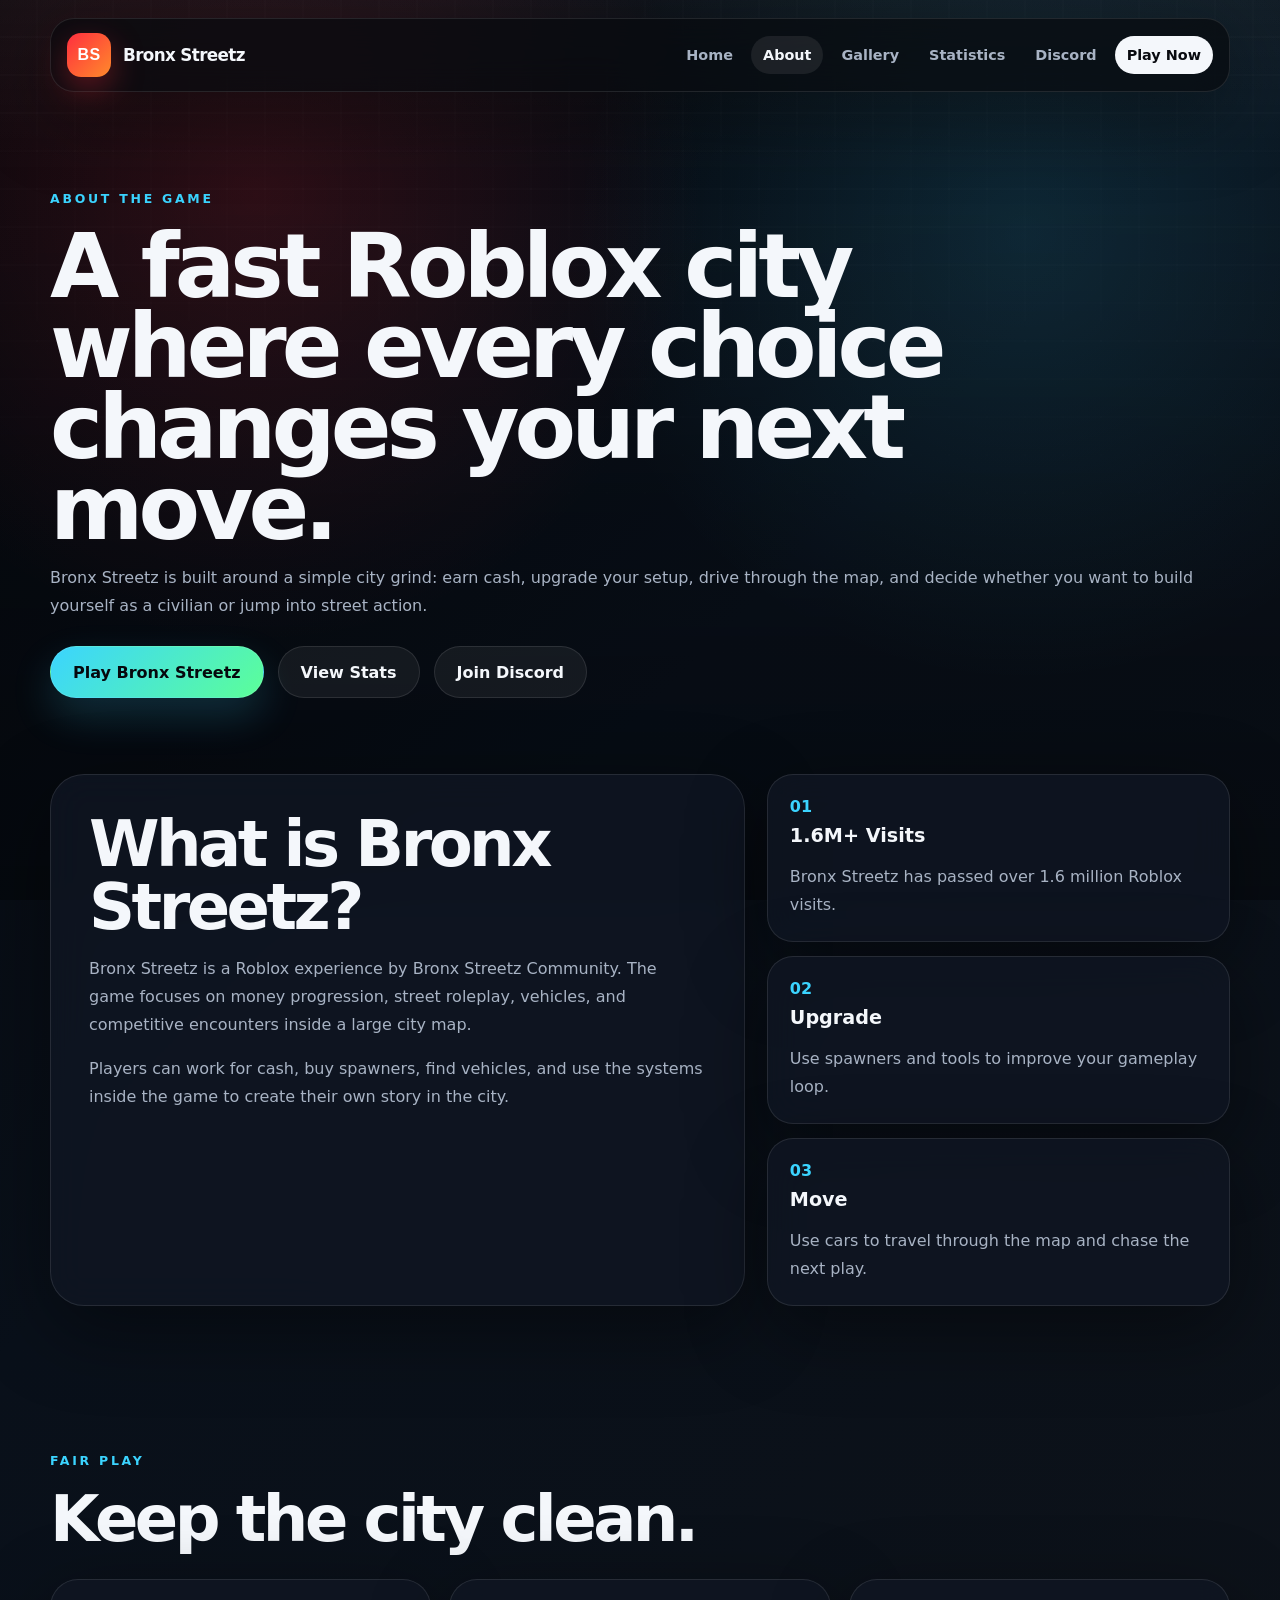
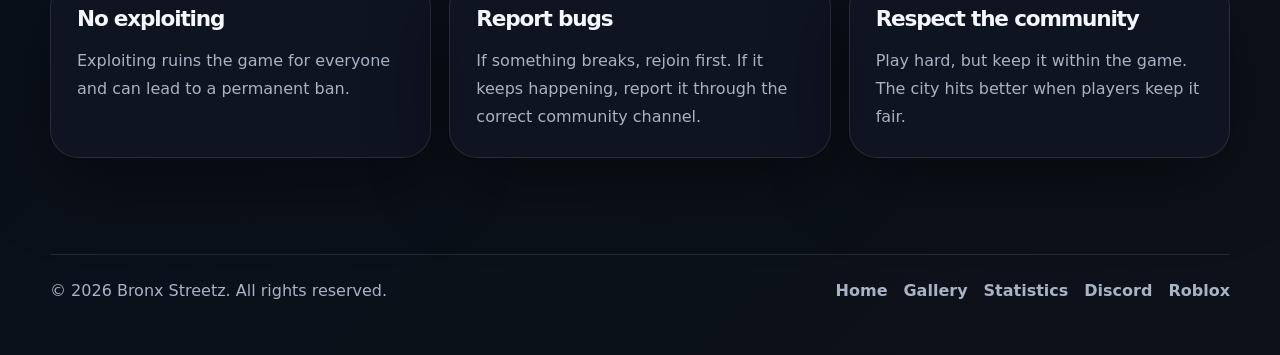
==== commit e534323f: "Restore statistics navigation on about page" ====
--- a/about.html
+++ b/about.html
@@ -29,6 +29,7 @@
       <a href="index.html">Home</a>
       <a class="active" href="about.html">About</a>
       <a href="gallery.html">Gallery</a>
+      <a href="stats.html">Statistics</a>
       <a href="https://discord.gg/XVc4PGBFNk" target="_blank" rel="noopener">Discord</a>
       <a class="nav-cta" href="https://www.roblox.com/games/16995353837/Bronx-Streetz" target="_blank" rel="noopener">Play Now</a>
     </nav>
@@ -41,6 +42,7 @@
       <p>Bronx Streetz is built around a simple city grind: earn cash, upgrade your setup, drive through the map, and decide whether you want to build yourself as a civilian or jump into street action.</p>
       <div class="hero-actions compact-actions">
         <a class="button primary" href="https://www.roblox.com/games/16995353837/Bronx-Streetz" target="_blank" rel="noopener">Play Bronx Streetz</a>
+        <a class="button ghost" href="stats.html">View Stats</a>
         <a class="button ghost" href="https://discord.gg/XVc4PGBFNk" target="_blank" rel="noopener">Join Discord</a>
       </div>
     </section>
@@ -98,6 +100,7 @@
     <div>
       <a href="index.html">Home</a>
       <a href="gallery.html">Gallery</a>
+      <a href="stats.html">Statistics</a>
       <a href="https://discord.gg/XVc4PGBFNk" target="_blank" rel="noopener">Discord</a>
       <a href="https://www.roblox.com/games/16995353837/Bronx-Streetz" target="_blank" rel="noopener">Roblox</a>
     </div>
